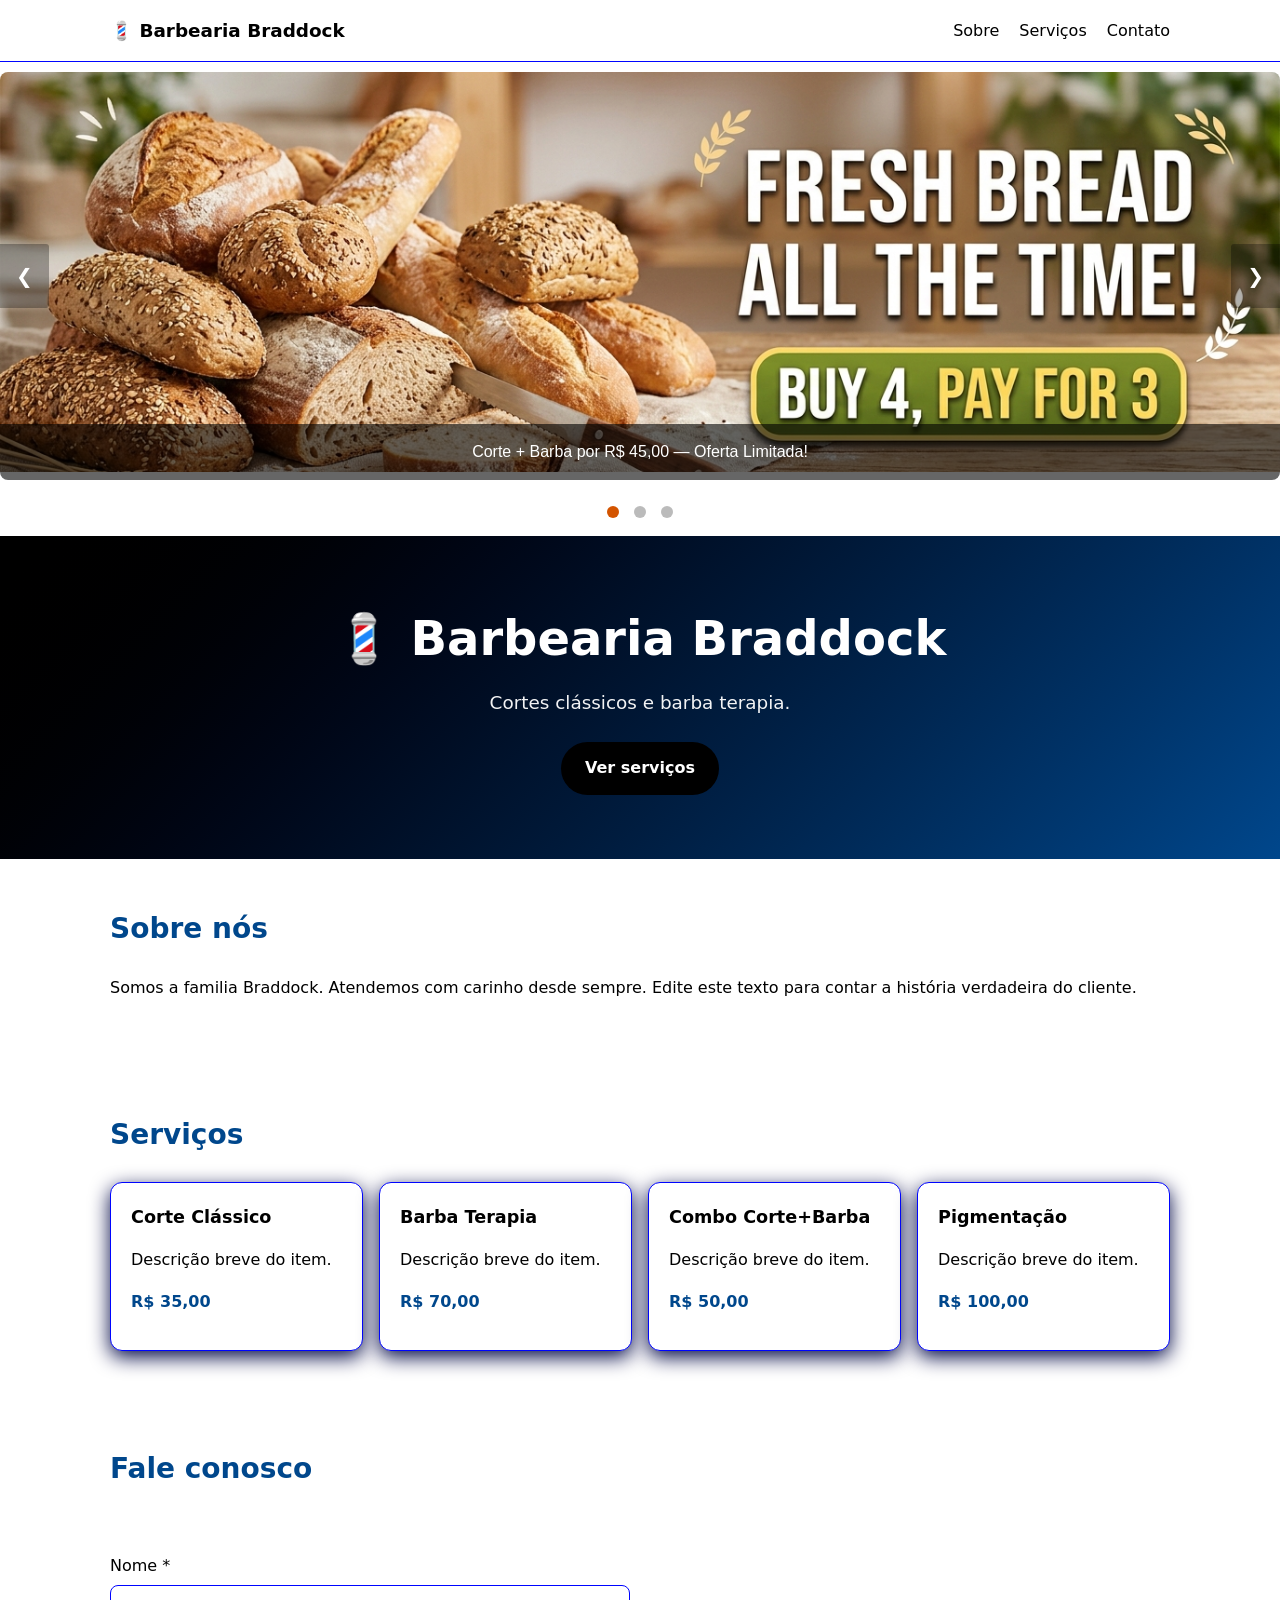
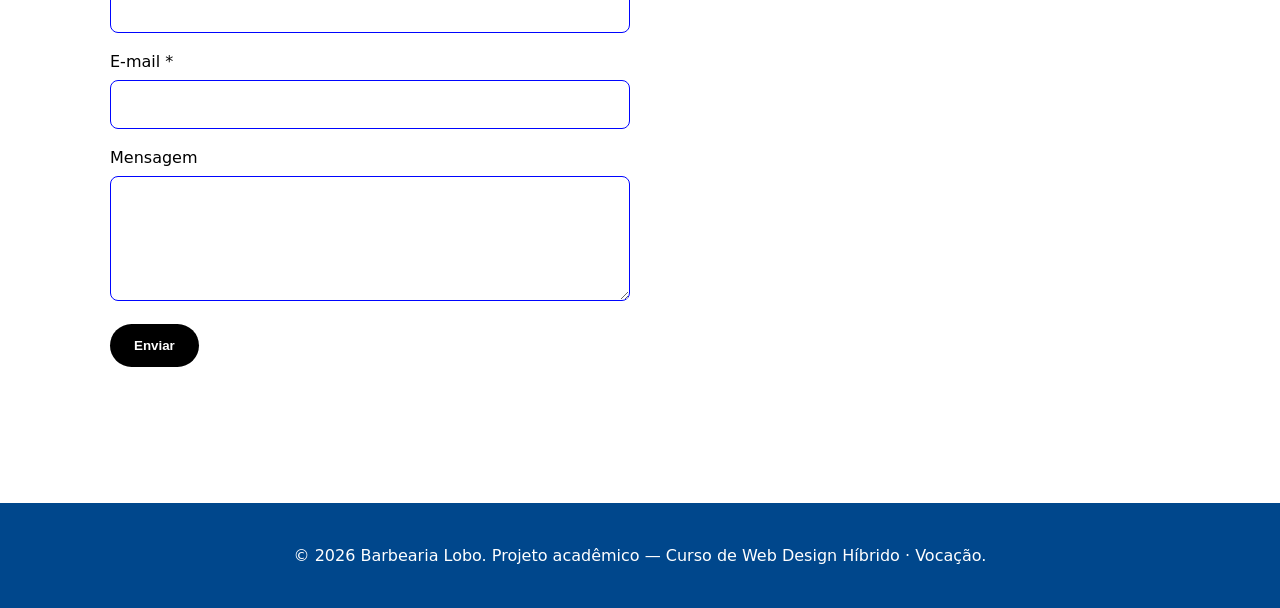
==== trabalho-main/Trabalho/barbearia/index.html @ 427d8a7e "Add files via upload" ====
<!DOCTYPE html>
<html lang="pt-BR">
<head>
  <meta charset="UTF-8">
  <meta name="viewport" content="width=device-width, initial-scale=1.0">
  <meta name="description" content="Cortes clássicos e barba terapia.">
  <title>💈 Barbearia Braddock</title>
  <link rel="stylesheet" href="css/style.css">
</head>
<body>
  <a class="skip-link" href="#conteudo">Pular para o conteúdo</a>

  <header class="site-header" role="banner">
    <div class="container header-inner">
      <a href="#" class="logo" aria-label="💈 Barbearia Braddock — página inicial">💈 Barbearia Braddock</a>
      <nav aria-label="Menu principal">
        <ul class="nav-list">
          <li><a href="#sobre">Sobre</a></li>
          <li><a href="#cardapio">Serviços</a></li>
          <li><a href="#contato">Contato</a></li>
        </ul>
      </nav>
    </div>
  </header>

  <div class="carousel-container">

    <!-- Slide 1 -->
    <div class="slide fade">
        <img src="img/promocao-paes.jpeg" alt="Promoção 1">
        <div class="caption">Corte + Barba por R$ 45,00 — Oferta Limitada!</div>
    </div>

    <!-- Slide 2 -->
    <div class="slide fade">
        <img src="img/promocao-bolos.jpeg" alt="Promoção 2">
        <div class="caption">Hidratação Capilar + Corte por R$ 60,00</div>
    </div>

    <!-- Slide 3 -->
    <div class="slide fade">
        <img src="img/promocao-kit.jpeg" alt="Promoção 3">
        <div class="caption">Agende Online e ganhe 10% de desconto</div>
    </div>

    <!-- Botões de navegação -->
    <a class="prev" onclick="plusSlides(-1)">&#10094;</a>
    <a class="next" onclick="plusSlides(1)">&#10095;</a>

</div>

<!-- Pontos indicativos -->
<div class="dots-container">
    <span class="dot" onclick="currentSlide(1)"></span>
    <span class="dot" onclick="currentSlide(2)"></span>
    <span class="dot" onclick="currentSlide(3)"></span>
</div>



  <main id="conteudo">
    <section class="hero" aria-labelledby="hero-title">
      <div class="container">
        <h1 id="hero-title">💈 Barbearia Braddock</h1>
        <p class="lead">Cortes clássicos e barba terapia.</p>
        <a class="btn" href="#cardapio">Ver serviços</a>
      </div>
    </section>

    <section id="sobre" class="section" aria-labelledby="sobre-title">
      <div class="container">
        <h2 id="sobre-title">Sobre nós</h2>
        <p>Somos a familia Braddock. Atendemos com carinho desde sempre. Edite este texto para contar a história verdadeira do cliente.</p>
      </div>
    </section>

    <section id="cardapio" class="section section--alt" aria-labelledby="cardapio-title">
      <div class="container">
        <h2 id="cardapio-title">Serviços</h2>
        <ul class="cards" id="lista-itens" aria-live="polite">
          <!-- Itens injetados via JS a partir de js/dados.js -->
        </ul>
      </div>
    </section>

    <section id="contato" class="section" aria-labelledby="contato-title">
      <div class="container">
        <h2 id="contato-title">Fale conosco</h2>
        <form class="form" novalidate aria-describedby="form-help">
          <p id="form-help" class="muted">Os campos marcados com * são obrigatórios.</p>

          <div class="field">
            <label for="nome">Nome *</label>
            <input id="nome" name="nome" type="text" required autocomplete="name" aria-required="true">
          </div>

          <div class="field">
            <label for="email">E-mail *</label>
            <input id="email" name="email" type="email" required autocomplete="email" aria-required="true">
          </div>

          <div class="field">
            <label for="mensagem">Mensagem</label>
            <textarea id="mensagem" name="mensagem" rows="4"></textarea>
          </div>

          <button type="submit" class="btn">Enviar</button>
          <p id="form-status" role="status" class="form-status"></p>
        </form>
      </div>
    </section>
  </main>

  <footer class="site-footer" role="contentinfo">
    <div class="container">
      <p>© <span id="ano"></span> Barbearia Lobo. Projeto acadêmico — Curso de Web Design Híbrido · Vocação.</p>
    </div>
  </footer>

  <script src="js/dados.js"></script>
  <script src="js/app.js"></script>
  <script src="js/carosel.js"></script>
</body>
</html>
---- trabalho-main/Trabalho/barbearia/css/style.css ----
/* === Tokens === */
:root {
  --cor-primaria: #000000;
  --cor-primaria-escura: color-mix(in oklab, #044872 80%, rgb(0, 25, 248));
  --cor-fundo: #ffffff;
  --cor-superficie: #ffffff;
  --cor-texto: #000000;
  --cor-muted: #ffffff;
  --cor-borda: #0004ff;
  --raio: 12px;
  --sombra: 0 6px 20px rgb(0, 7, 68);
  --max: 1100px;
}

* { box-sizing: border-box; }
html { scroll-behavior: smooth; }
body {
  margin: 0;
  font-family: system-ui, -apple-system, "Segoe UI", Roboto, sans-serif;
  background: var(--cor-fundo);
  color: var(--cor-texto);
  line-height: 1.6;
}

.container { max-width: var(--max); margin: 0 auto; padding: 0 1.25rem; }

/* === Acessibilidade === */
.skip-link {
  position: absolute; left: -999px; top: 0;
  background: var(--cor-primaria); color: #070000;
  padding: .75rem 1rem; z-index: 100;
}
.skip-link:focus { left: 0; }

:focus-visible {
  outline: 3px solid var(--cor-primaria);
  outline-offset: 2px;
  border-radius: 4px;
}

/* === Header === */
.site-header {
  background: var(--cor-superficie);
  border-bottom: 1px solid var(--cor-borda);
  position: sticky; top: 0; z-index: 10;
}
.header-inner { display: flex; justify-content: space-between; align-items: center; padding: 1rem 1.25rem; }
.logo { font-weight: 700; font-size: 1.15rem; color: var(--cor-primaria); text-decoration: none; }
.nav-list { list-style: none; display: flex; gap: 1.25rem; margin: 0; padding: 0; }
.nav-list a { color: var(--cor-texto); text-decoration: none; font-weight: 500; }
.nav-list a:hover { color: var(--cor-primaria); }

/* === Carosel === */
.carousel-container {
    max-width: 100%;
    position: relative;
    margin: 10px auto;
    overflow: hidden;
    border-radius: 8px; /* Cantos arredondados para um ar moderno */
}

.slide {
    display: none; /* Esconde as imagens por padrão */
}

.slide img {
    width: 100%;
    height: 400px; /* Altura fixa para manter o padrão abaixo do menu */
    object-fit: cover; /* Garante que a foto não estique */
}

/* Legenda da Promoção */
.caption {
    background: rgba(0, 0, 0, 0.6);
    color: #fff;
    padding: 15px;
    position: absolute;
    bottom: 0;
    width: 100%;
    text-align: center;
    font-family: sans-serif;
}

/* Botões Anterior e Próximo */
.prev, .next {
    cursor: pointer;
    position: absolute;
    top: 50%;
    transform: translateY(-50%);
    padding: 16px;
    color: white;
    font-weight: bold;
    font-size: 20px;
    background: rgba(0,0,0,0.3);
    border-radius: 0 3px 3px 0;
    user-select: none;
}

.next { right: 0; border-radius: 3px 0 0 3px; }
.prev:hover, .next:hover { background-color: rgba(0,0,0,0.8); }

/* Pontinhos (dots) */
.dots-container { text-align: center; padding: 10px; }
.dot {
    cursor: pointer;
    height: 12px;
    width: 12px;
    margin: 0 5px;
    background-color: #bbb;
    border-radius: 50%;
    display: inline-block;
}
.active, .dot:hover { background-color: #d35400; } /* Cor de destaque (Laranja Padaria) */

/* Animação Fade */
.fade {
    animation: fadeAnim 1.5s;
}

@keyframes fadeAnim {
    from {opacity: .4} 
    to {opacity: 1}
}

/* === Hero === */
.hero {
  padding: 4rem 0;
  background: linear-gradient(135deg, var(--cor-primaria), var(--cor-primaria-escura));
  color: #ffffff;
  text-align: center;
}
.hero h1 { font-size: clamp(2rem, 5vw, 3rem); margin: 0 0 .75rem; }
.lead { font-size: 1.15rem; opacity: .95; margin: 0 auto 1.5rem; max-width: 36rem; }

/* === Seções === */
.section { padding: 3rem 0; }
.section--alt { background: var(--cor-superficie); }
.section h2 { font-size: 1.75rem; margin: 0 0 1.5rem; color: var(--cor-primaria-escura); }

/* === Cards === */
.cards {
  list-style: none; padding: 0; margin: 0;
  display: grid; grid-template-columns: repeat(auto-fit, minmax(220px, 1fr));
  gap: 1rem;
}
.card {
  background: var(--cor-superficie);
  border: 1px solid var(--cor-borda);
  border-radius: var(--raio);
  padding: 1.25rem;
  box-shadow: var(--sombra);
  transition: transform .2s;
}
.card:hover { transform: translateY(-3px); }
.card h3 { margin: 0 0 .5rem; color: var(--cor-primaria); font-size: 1.1rem; }
.card .preco { font-weight: 700; color: var(--cor-primaria-escura); }

/* === Form === */
.form { max-width: 520px; }
.field { margin-bottom: 1rem; }
.field label { display: block; margin-bottom: .35rem; font-weight: 500; }
.field input, .field textarea {
  width: 100%; padding: .65rem .85rem;
  border: 1px solid var(--cor-borda);
  border-radius: 8px; font: inherit;
  background: var(--cor-superficie);
}
.field input:focus, .field textarea:focus {
  border-color: var(--cor-primaria);
}
.btn {
  display: inline-block;
  background: var(--cor-primaria); color: #ffffff;
  padding: .85rem 1.5rem; border: 0; border-radius: 999px;
  font-weight: 600; cursor: pointer; text-decoration: none;
  transition: background .2s;
}
.btn:hover, .btn:focus { background: var(--cor-primaria-escura); }
.muted { color: var(--cor-muted); font-size: .9rem; }
.form-status { margin-top: 1rem; min-height: 1.5rem; font-weight: 500; }
.form-status.ok { color: #2e7d6b; }
.form-status.erro { color: #b83a2d; }

/* === Footer === */
.site-footer {
  background: var(--cor-primaria-escura); color: #ffffff;
  padding: 1.5rem 0; text-align: center; margin-top: 2rem;
}

/* === Responsivo === */
@media (max-width: 600px) {
  .header-inner { flex-direction: column; gap: .5rem; }
  .nav-list { flex-wrap: wrap; justify-content: center; }
}

/* === Movimento reduzido === */
@media (prefers-reduced-motion: reduce) {
  *, *::before, *::after { animation: none !important; transition: none !important; }
  html { scroll-behavior: auto; }
}
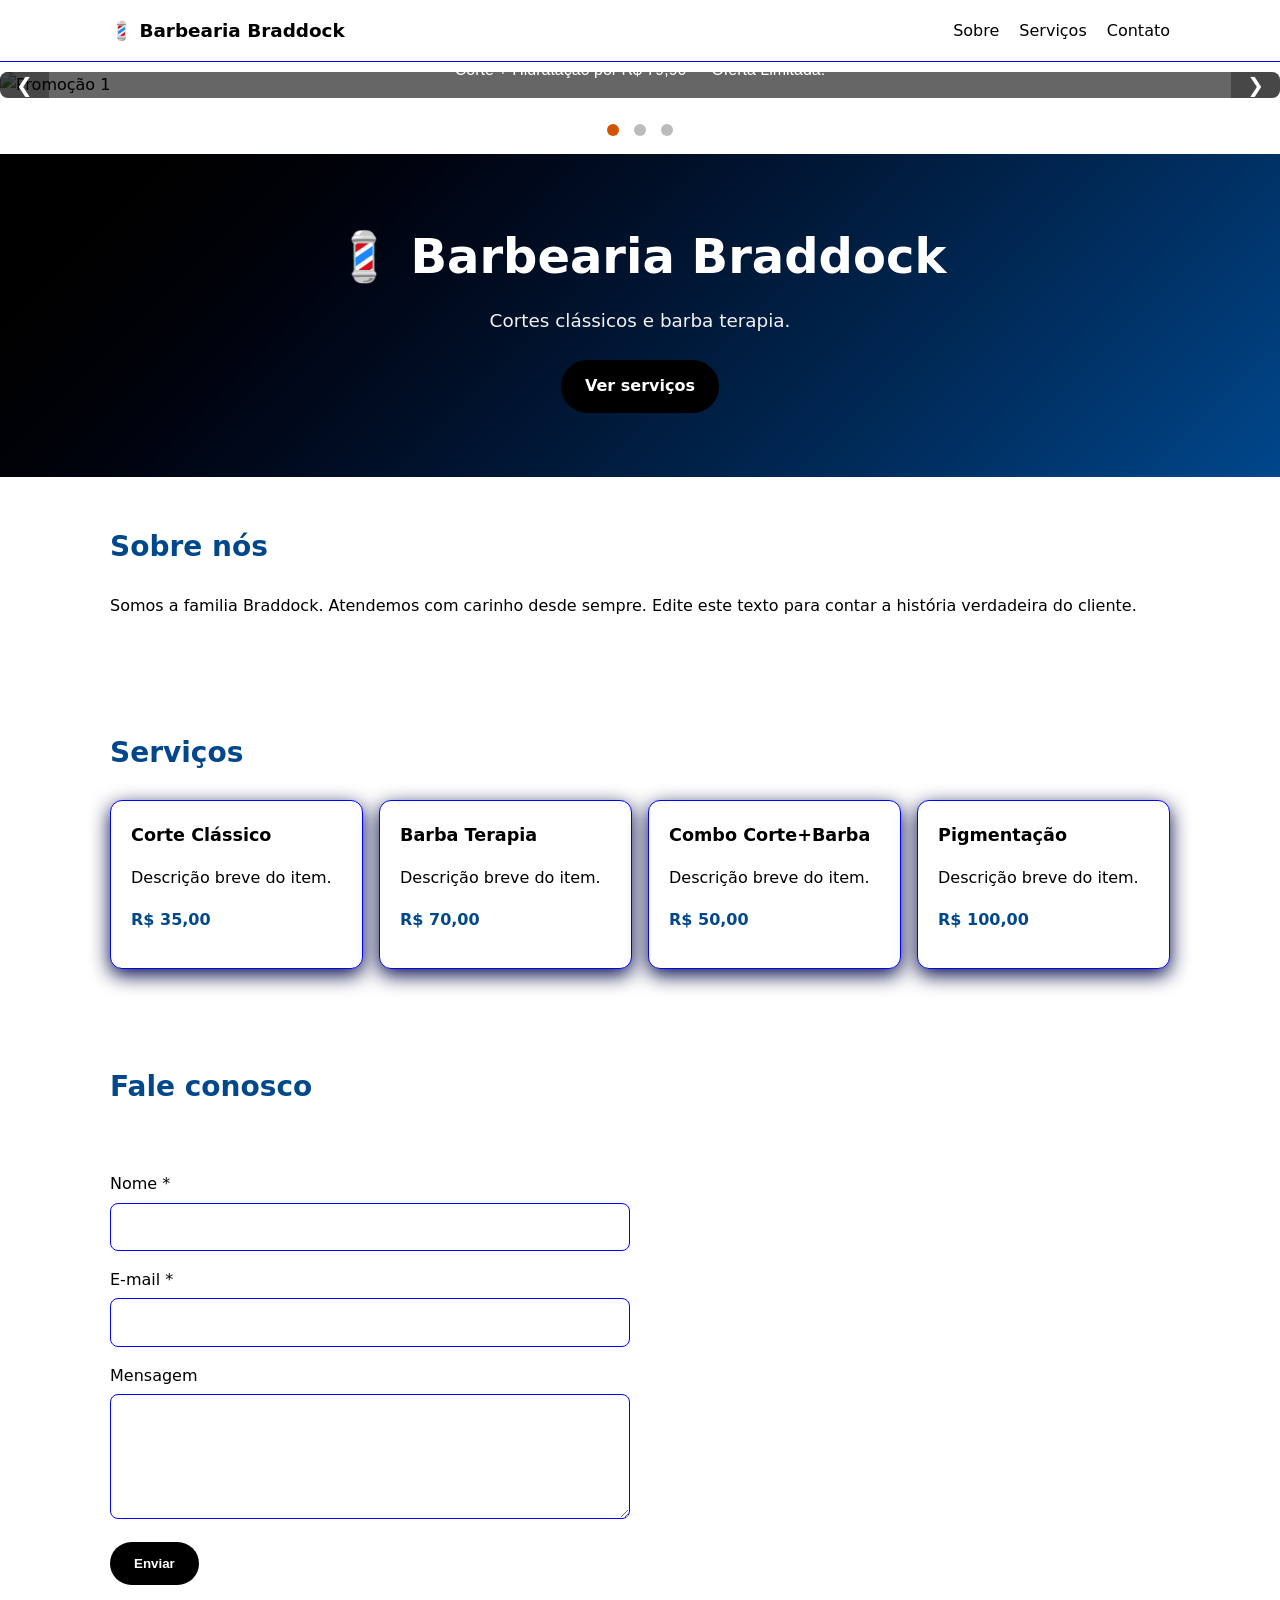
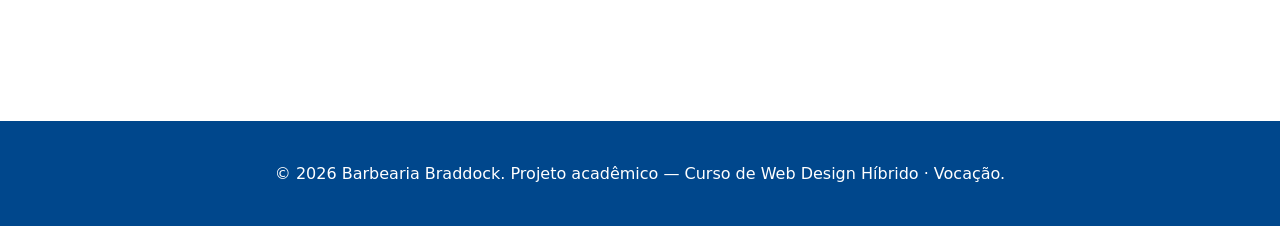
==== commit ffd7fbda: "Update index.html" ====
--- a/trabalho-main/Trabalho/barbearia/index.html
+++ b/trabalho-main/Trabalho/barbearia/index.html
@@ -27,20 +27,20 @@
 
     <!-- Slide 1 -->
     <div class="slide fade">
-        <img src="img/promocao-paes.jpeg" alt="Promoção 1">
-        <div class="caption">Corte + Barba por R$ 45,00 — Oferta Limitada!</div>
+        <img src="img/promocao corte e hidratacao.png" alt="Promoção 1">
+        <div class="caption">Corte + Hidratação por R$ 79,90 — Oferta Limitada!</div>
     </div>
 
     <!-- Slide 2 -->
     <div class="slide fade">
-        <img src="img/promocao-bolos.jpeg" alt="Promoção 2">
-        <div class="caption">Hidratação Capilar + Corte por R$ 60,00</div>
+        <img src="img/promocao dia dos pais.png" alt="Promoção 2">
+        <div class="caption">Promoção Dia dos Pais por R$ 199,90</div>
     </div>
 
     <!-- Slide 3 -->
     <div class="slide fade">
-        <img src="img/promocao-kit.jpeg" alt="Promoção 3">
-        <div class="caption">Agende Online e ganhe 10% de desconto</div>
+        <img src="img/promocao barba e sobrancelha.png" alt="Promoção 3">
+        <div class="caption">Promoção barba por R$ 45,00 pague mais R$ 10,00 e faça a sobrancelha!!</div>
     </div>
 
     <!-- Botões de navegação -->
@@ -113,7 +113,7 @@
 
   <footer class="site-footer" role="contentinfo">
     <div class="container">
-      <p>© <span id="ano"></span> Barbearia Lobo. Projeto acadêmico — Curso de Web Design Híbrido · Vocação.</p>
+      <p>© <span id="ano"></span> Barbearia Braddock. Projeto acadêmico — Curso de Web Design Híbrido · Vocação.</p>
     </div>
   </footer>
 
